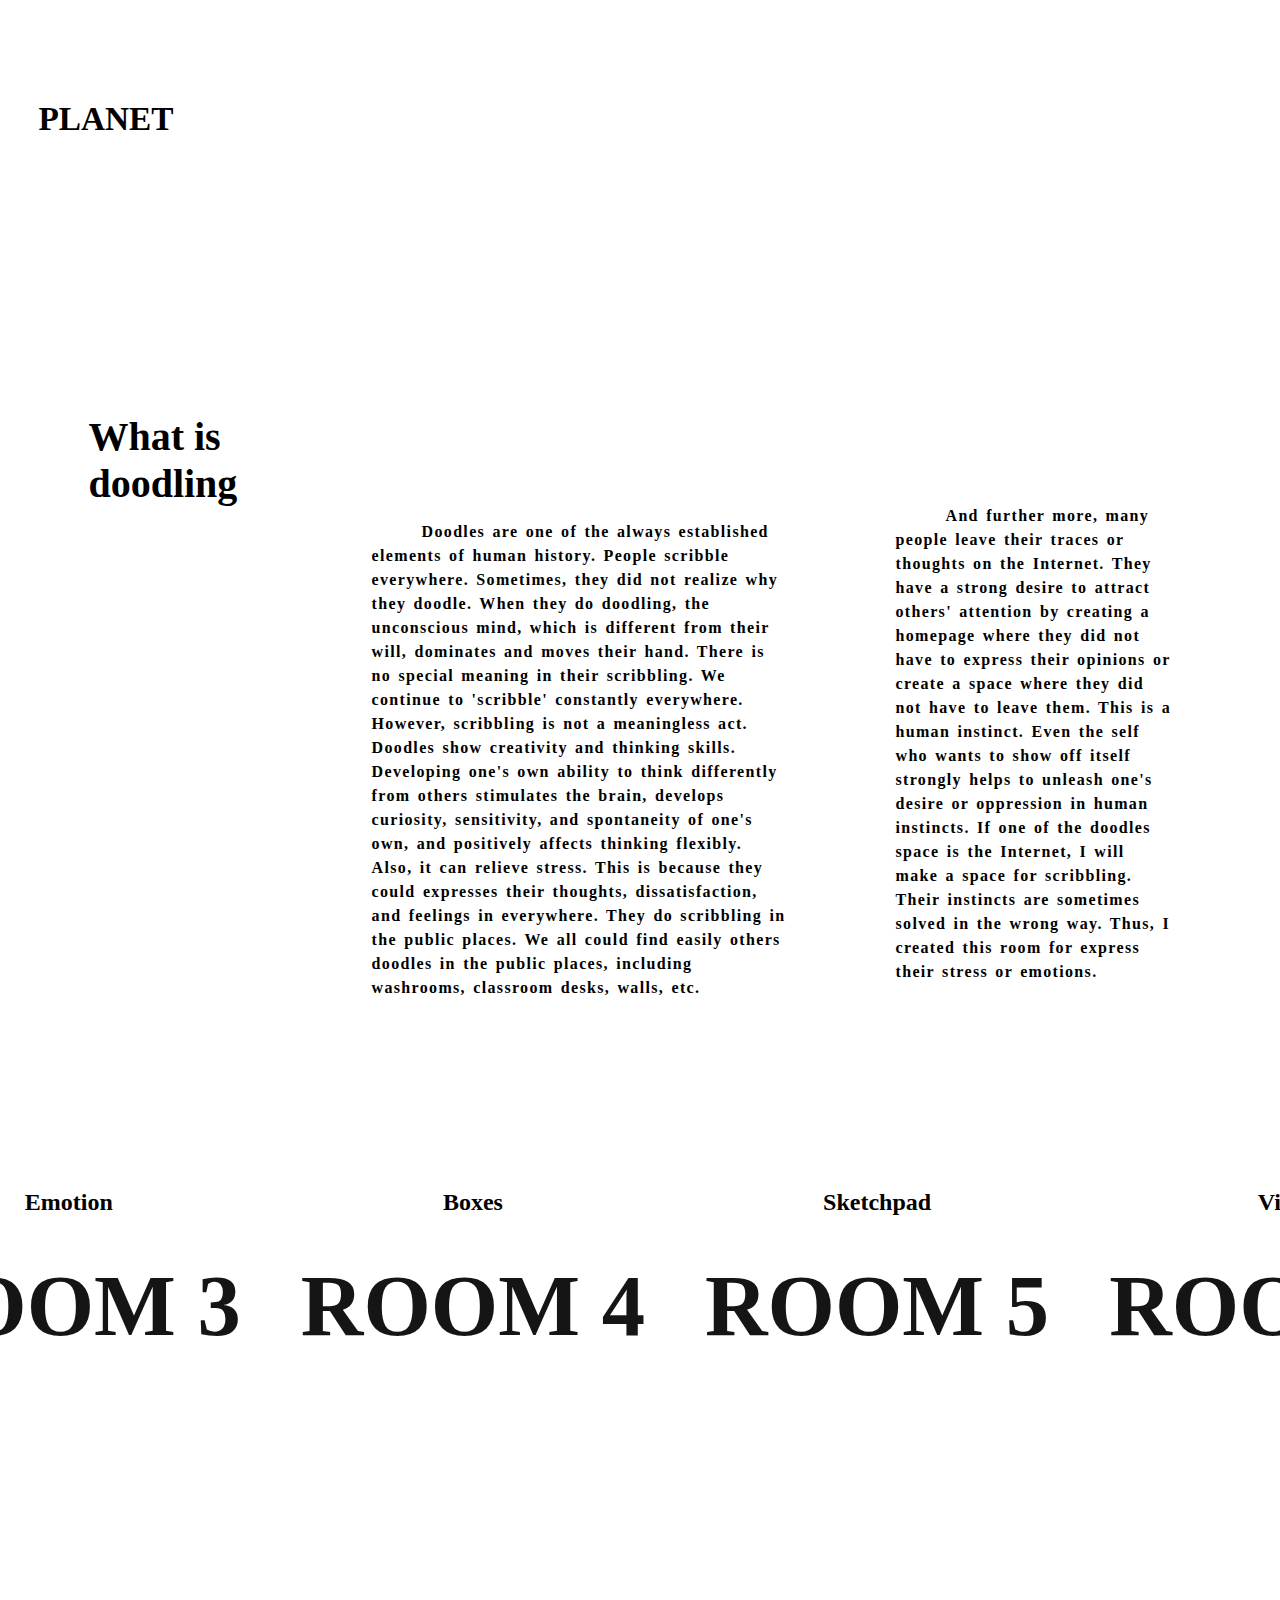
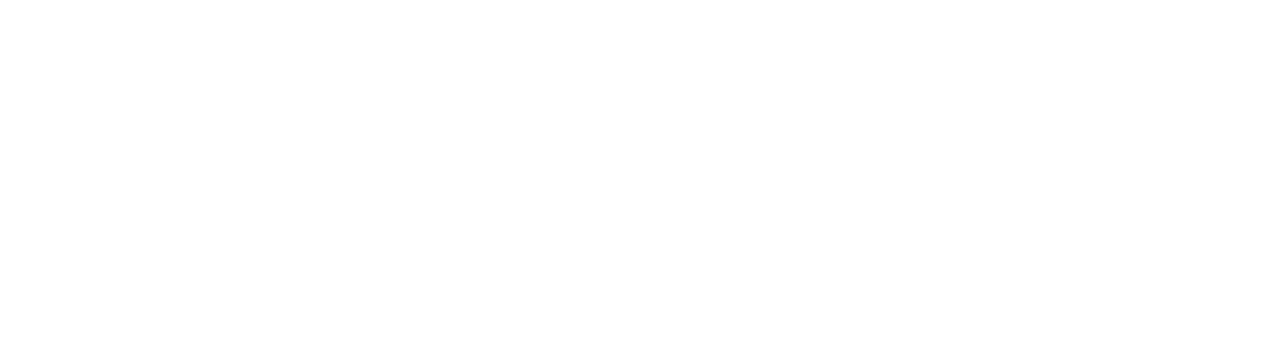
==== index2.html @ 24e4e75a "Update index2.html" ====
<!DOCTYPE html>
<html>
    <head>
        <meta charset="UTF-8">
        <meta name="viewport" content="width=device-width, initial-scale=1.0">
        <meta http-equiv="X-UA-Compatible" content="ie=edge">
        <meta name="viewport" content="width=device-width, initial-scale=1.0,user-scalable=yes">
        <link href="https://fonts.googleapis.com/css2?family=Roboto&display=swap" rel="stylesheet">
        <link rel="stylesheet" href="room2.css">
    </head>

    <body>


<!-- Logo'planet' -->
     
          <div class="logo">
            <!-- <li><a class="nav-link" href="http://google.com">PLANET</a></li> -->
          <b><a href="index.html" target="_blank">PLANET</a></b>
        </div>

<!-- What is doodling -->
      <section class="what" id="room">
        <h1>What is doodling</h1>
        <div class="whatparagraph">
          <p>
            Doodles are one of the always established elements of human history. People scribble everywhere. Sometimes, they did not realize why they doodle. When they do doodling, 
            the unconscious mind, which is different from their will, dominates and moves their hand. There is no special meaning in their scribbling. We continue to 'scribble' constantly everywhere.

            However, scribbling is not a meaningless act. Doodles show creativity and thinking skills. Developing one's own ability to think differently from others stimulates 
            the brain, develops curiosity, sensitivity, and spontaneity of one's own, and positively affects thinking flexibly.

            Also, it can relieve stress. This is because they could expresses their thoughts, dissatisfaction, and feelings in everywhere. They do scribbling in the public places. 
            We all could find easily others doodles in the public places, including washrooms, classroom desks, walls, etc. 
          </p>
          <div class="paragraph">
          <pp>
And further more, many people leave their traces or thoughts on the Internet. They have a strong desire to attract others' attention by creating a homepage where they did not have to express their opinions or create a space where they did not have to leave them. This is a human instinct. Even the self who wants to show off itself strongly helps to unleash one's desire or oppression in human instincts. If one of the doodles space is the Internet, 
          I will make a space for scribbling. Their instincts are sometimes solved in the wrong way. Thus, I created this room for express their stress or emotions.
          </pp>
          </div>
      </div>
    </section>

 

<!-- ROOM -->
    <section class="cloth" id="room3">
      <div> <h2>Emotion</h2><a class="example_d" href="index3.html" target="_blank" rel="nofollow noopener">ROOM 3</a></div>
      <div> <h2>Boxes</h2><a class="example_d" href="index4.html" target="_blank" rel="nofollow noopener">ROOM 4</a></div>
      <div> <h2>Sketchpad</h2><a class="example_d" href="index5.html" target="_blank" rel="nofollow noopener">Room 5</a></div>
      <div> <h2>Visit</h2><a class="example_d" href="index6.html" target="_blank" rel="nofollow noopener">Room 6</a></div>
    </section>

  


    </body>
    <script src = "room2.js"></script>
    </html>
</html>
---- room2.css ----
/* Background Drawing Setting */
body{
    background-image:url(room2page.svg),none;
    background-size: 200pc;
    height: 200vh;
    width: 94%;
    margin:3%;
}

.logo{
  font-size: 25pt;
  position: absolute;
  color:rgb(255, 255, 255);
  margin-left: 50px;
  white-space: nowrap;
  list-style-type: none;
  margin: 0;
  padding: 0;
}

a:link {
  text-decoration: none;
  color:rgb(0, 0, 0);
}

a:visited {
  text-decoration: none;
  color:rgb(0, 0, 0);
}

a:active {
  text-decoration: underline;
  color:rgb(255, 255, 255);
}

.what,
.cloth,
.expression,
.sketchpad{
    height: 80vh;
    box-sizing: border-box;
    margin-left: 50px;
    margin-top: 100px;
    display: flex;
    align-items: center;
    justify-content: center;
}

.whatparagraph{
  margin-left: 40px;
  margin-top:600px;
  margin-right: 50px;
  font-size: 14pt;
  display: flex;
  font-weight:bold;
  font-display:inherit;
  letter-spacing: 0.5pt;
  word-spacing: 1.5pt;
  line-height: 1.5;
  text-indent: 50px;
  max-width: 860px;
}
.whatparagraph p{
  margin-left: 40px;
  margin-right: 70px;
  font-size: 12pt;
  display: flex;
  font-weight:bold;
  font-display:inherit;
  letter-spacing: 1pt;
  word-spacing: 1.5pt;
  line-height: 1.5;
  max-width: 860px;
  justify-content:space-between;
}
.paragraph {
  margin-left: 40px;
  margin-right: 20px;
  font-size: 12pt;
  display: flex;
  font-weight:bold;
  font-display:inherit;
  letter-spacing: 1pt;
  word-spacing: 1.5pt;
  line-height: 1.5;
  max-width: 860px;
  justify-content:space-between;
}

.what h1{
  font-size: 30pt;
}

.what h2,
.cloth h2,
.expression h2,
.sketchpad h2{
    margin-left: 20px;
    margin-top: 5px;
    font-size: 18pt;
    display: flex;
    align-items: center;
    justify-content: center;
    white-space: nowrap;
}

.example_d {
    color: #161515 !important;
    font-size:65pt;
    font-weight: bold;
    text-transform: uppercase;
    background:none;
    padding: 20px;
    border-radius: 6px;
    display: inline-block;
    transition: all 0.3s ease 0s;
    margin-left: 20px;
    white-space: nowrap;
}
  
.example_d:hover {
    color: #ffffff !important;
    border-color: #000000 !important;
    transition: all 0.3s ease 0s;
    margin-left: 20px;
}

canvas{
  position:fixed;
  left: 50%;
  top: 50%;
  transform: translate(-50%, -50%);
  max-height: 100vh;
  max-width: 100vw;
}

/* SubPage_Doodling Room 2*/
.intro h1{
    position:fixed;
    text-align: center;
    font-size: 80pt;
    margin-left: 30px;
    margin-top: auto;
    font-family: Khula;
    text-transform: uppercase;
}


@viewport {
  width: device-width ;
  zoom: 1.0 ;
}

@media only screen and (max-width: 767px) {
  h1, h2, p {
  padding: 0 !important; text-align: center !important;
  }
}
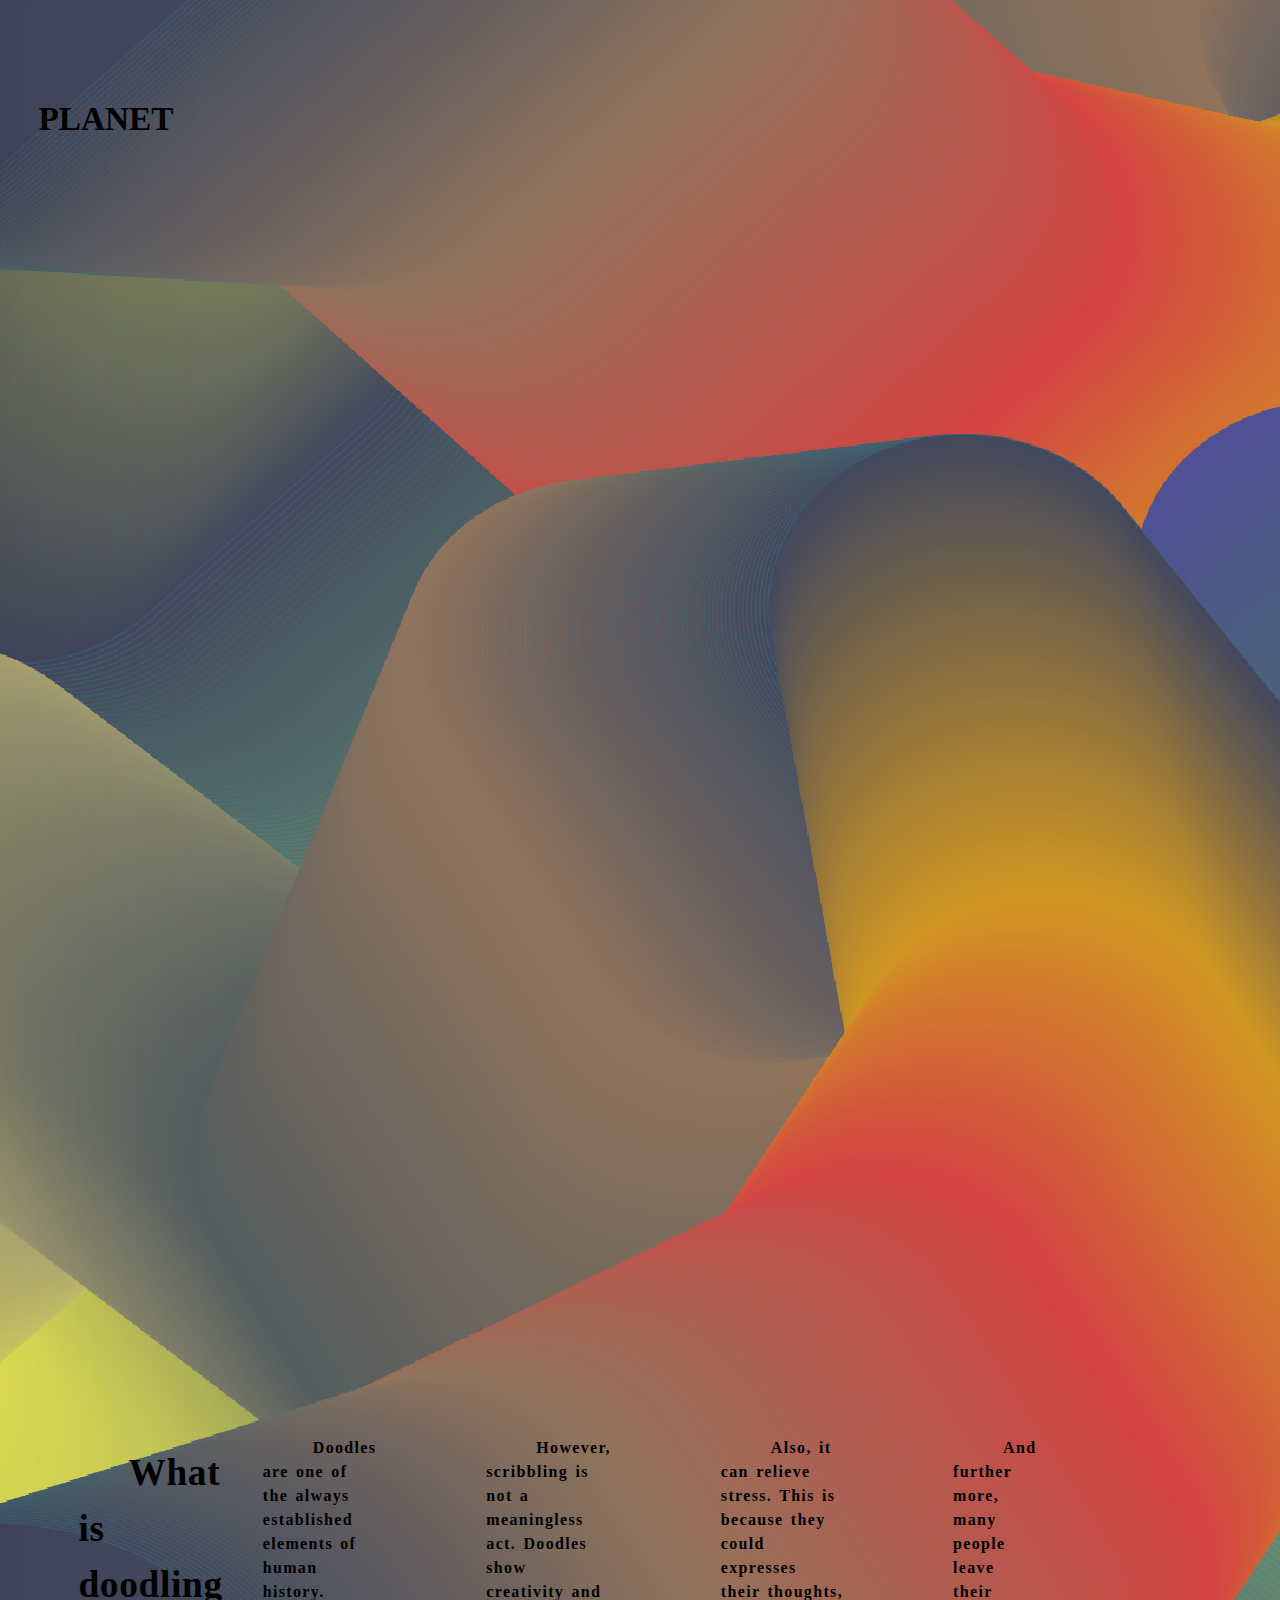
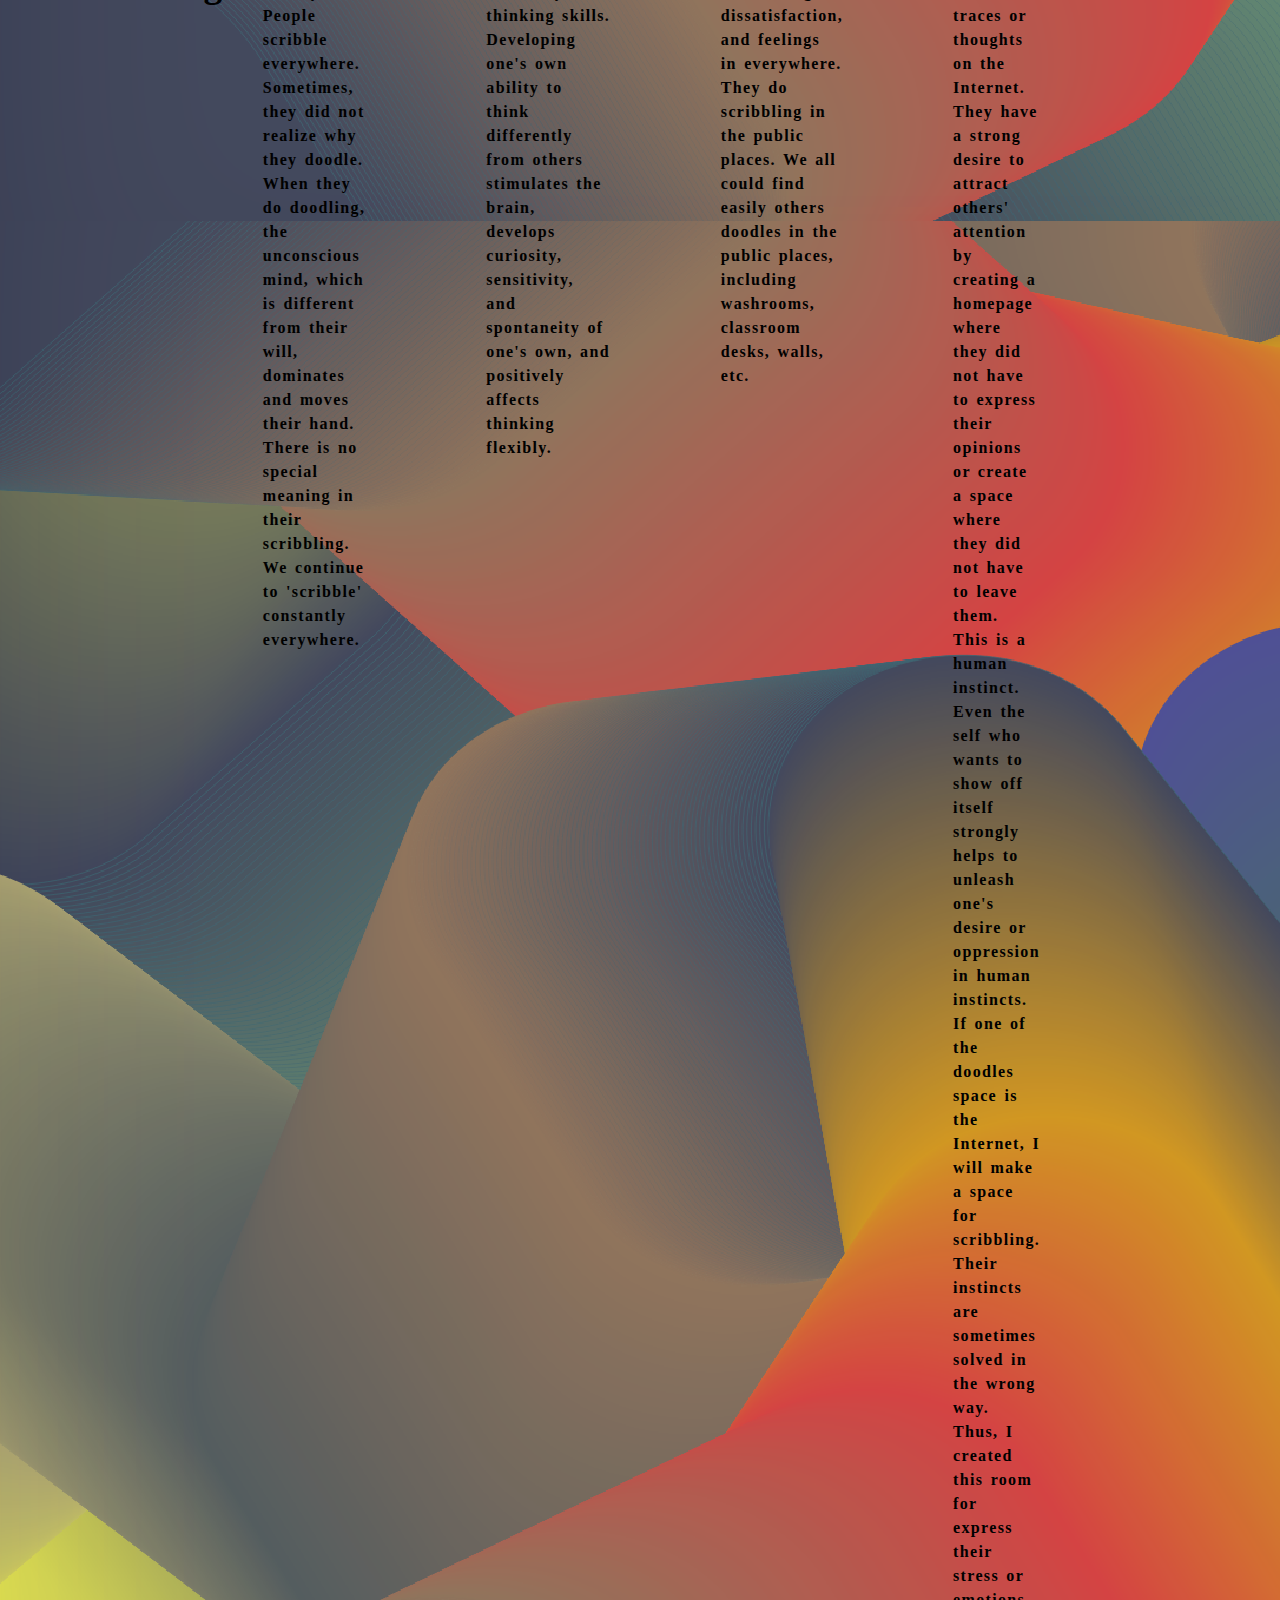
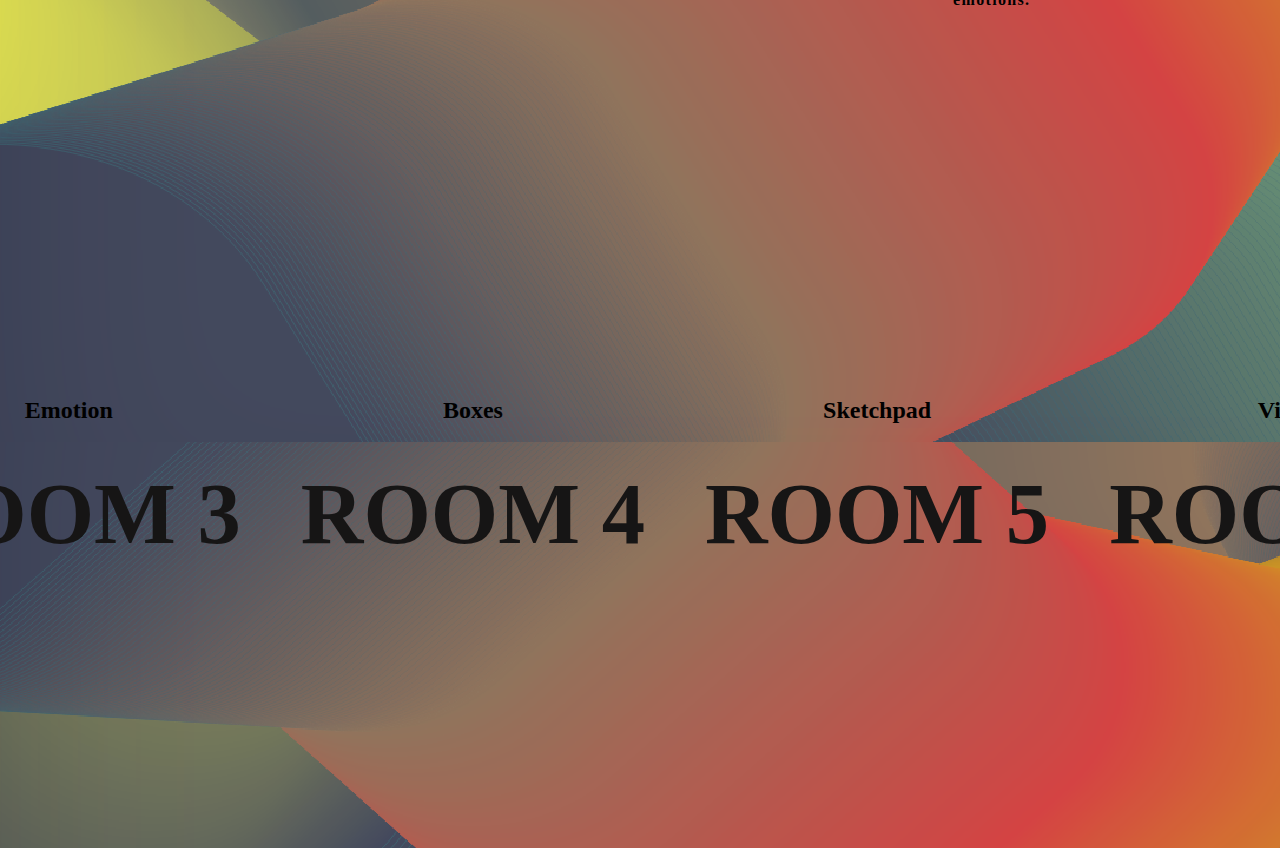
==== commit f6580907: "Update index2.html" ====
--- a/index2.html
+++ b/index2.html
@@ -21,27 +21,30 @@
 
 <!-- What is doodling -->
       <section class="what" id="room">
-        <h1>What is doodling</h1>
+    </section>
+<div class="doodle">
         <div class="whatparagraph">
-          <p>
-            Doodles are one of the always established elements of human history. People scribble everywhere. Sometimes, they did not realize why they doodle. When they do doodling, 
+            <h1>What is doodling</h1>
+            <p>
+                Doodles are one of the always established elements of human history. People scribble everywhere. Sometimes, they did not realize why they doodle. When they do doodling, 
             the unconscious mind, which is different from their will, dominates and moves their hand. There is no special meaning in their scribbling. We continue to 'scribble' constantly everywhere.
+            </p>
 
-            However, scribbling is not a meaningless act. Doodles show creativity and thinking skills. Developing one's own ability to think differently from others stimulates 
-            the brain, develops curiosity, sensitivity, and spontaneity of one's own, and positively affects thinking flexibly.
+            <p>
+               However, scribbling is not a meaningless act. Doodles show creativity and thinking skills. Developing one's own ability to think differently from others stimulates 
+            the brain, develops curiosity, sensitivity, and spontaneity of one's own, and positively affects thinking flexibly.   
+            </p>
 
-            Also, it can relieve stress. This is because they could expresses their thoughts, dissatisfaction, and feelings in everywhere. They do scribbling in the public places. 
-            We all could find easily others doodles in the public places, including washrooms, classroom desks, walls, etc. 
-          </p>
-          <div class="paragraph">
-          <pp>
-And further more, many people leave their traces or thoughts on the Internet. They have a strong desire to attract others' attention by creating a homepage where they did not have to express their opinions or create a space where they did not have to leave them. This is a human instinct. Even the self who wants to show off itself strongly helps to unleash one's desire or oppression in human instincts. If one of the doodles space is the Internet, 
+            <p>
+                Also, it can relieve stress. This is because they could expresses their thoughts, dissatisfaction, and feelings in everywhere. They do scribbling in the public places. 
+                We all could find easily others doodles in the public places, including washrooms, classroom desks, walls, etc. 
+            </p>
+            <p>
+                And further more, many people leave their traces or thoughts on the Internet. They have a strong desire to attract others' attention by creating a homepage where they did not have to express their opinions or create a space where they did not have to leave them. This is a human instinct. Even the self who wants to show off itself strongly helps to unleash one's desire or oppression in human instincts. If one of the doodles space is the Internet, 
           I will make a space for scribbling. Their instincts are sometimes solved in the wrong way. Thus, I created this room for express their stress or emotions.
-          </pp>
-          </div>
-      </div>
-    </section>
-
+            </p>
+        </div>
+    </div>
  
 
 <!-- ROOM -->
--- a/room2.css
+++ b/room2.css
@@ -3,7 +3,7 @@
 
 /* Background Drawing Setting */
 body{
-    background-image:url(room2page.svg),none;
+    background-image:url(room22.svg),none;
     background-size: 200pc;
     height: 200vh;
     width: 94%;
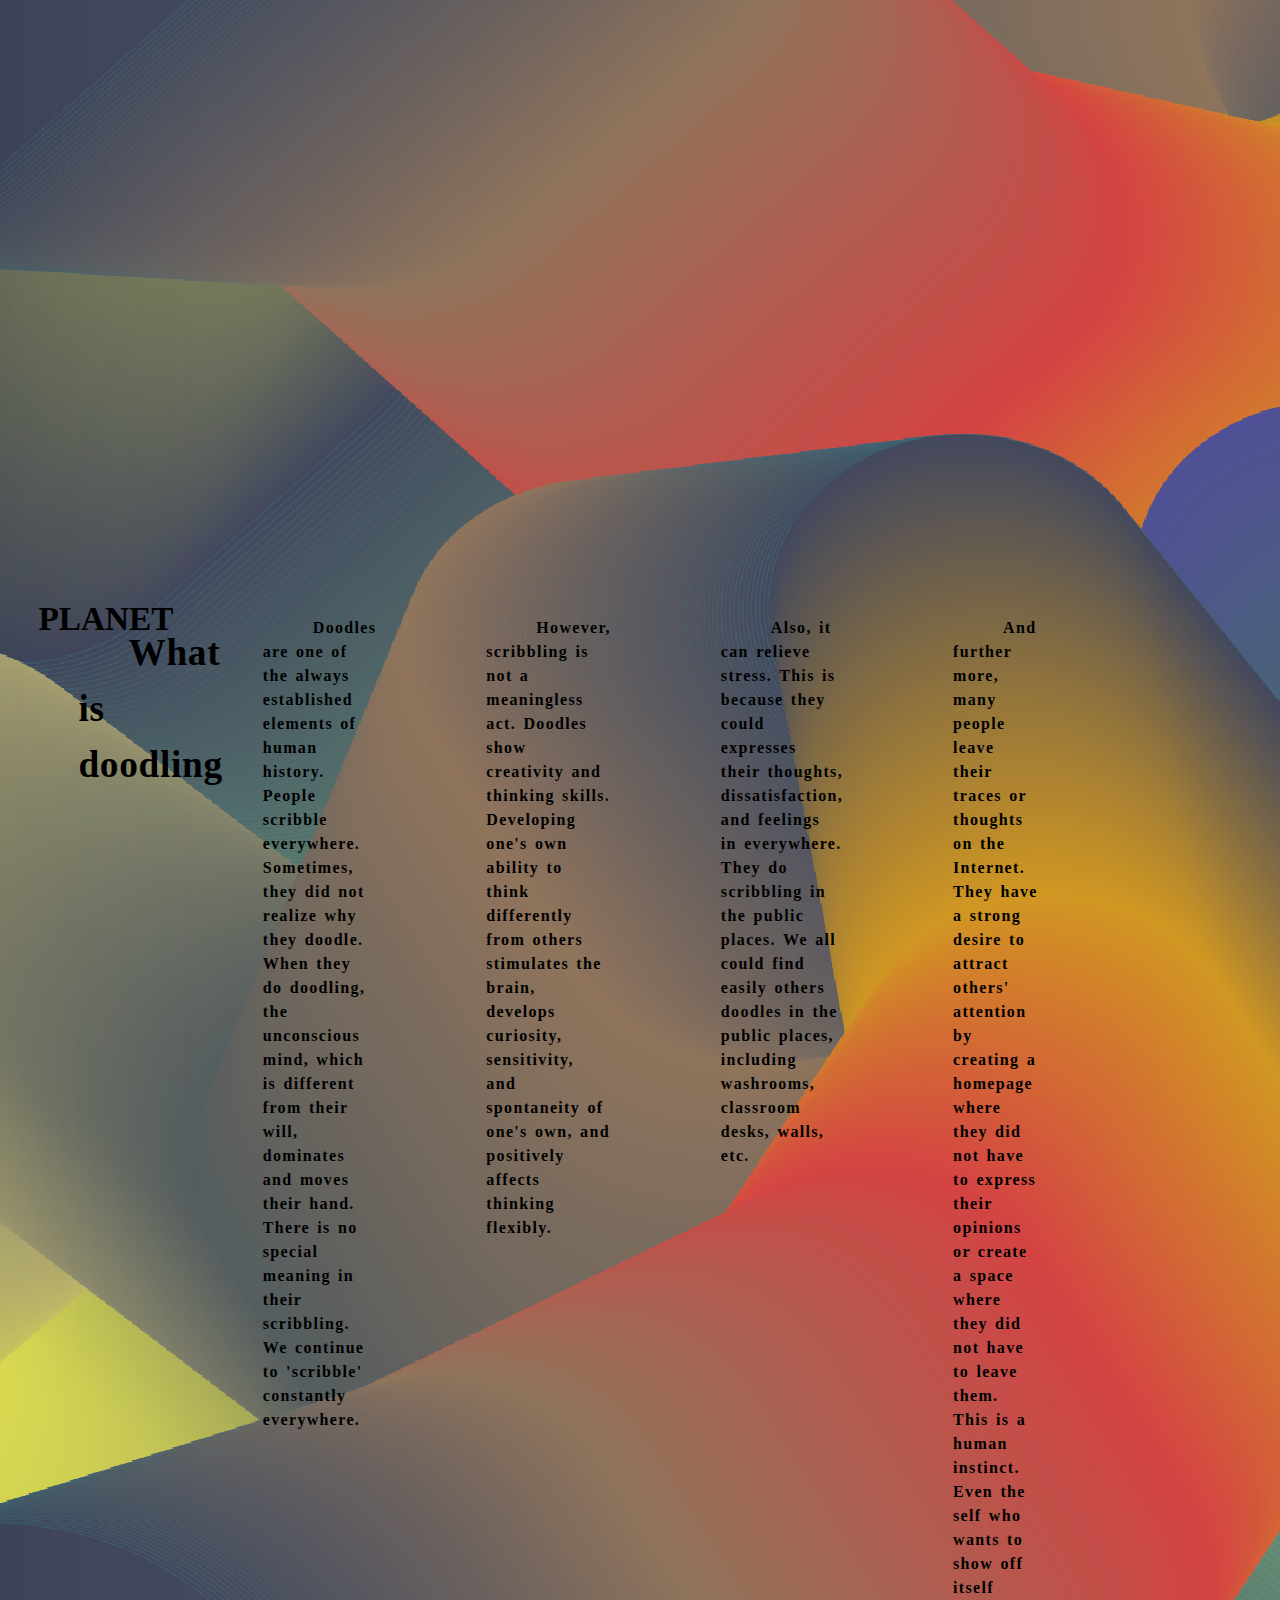
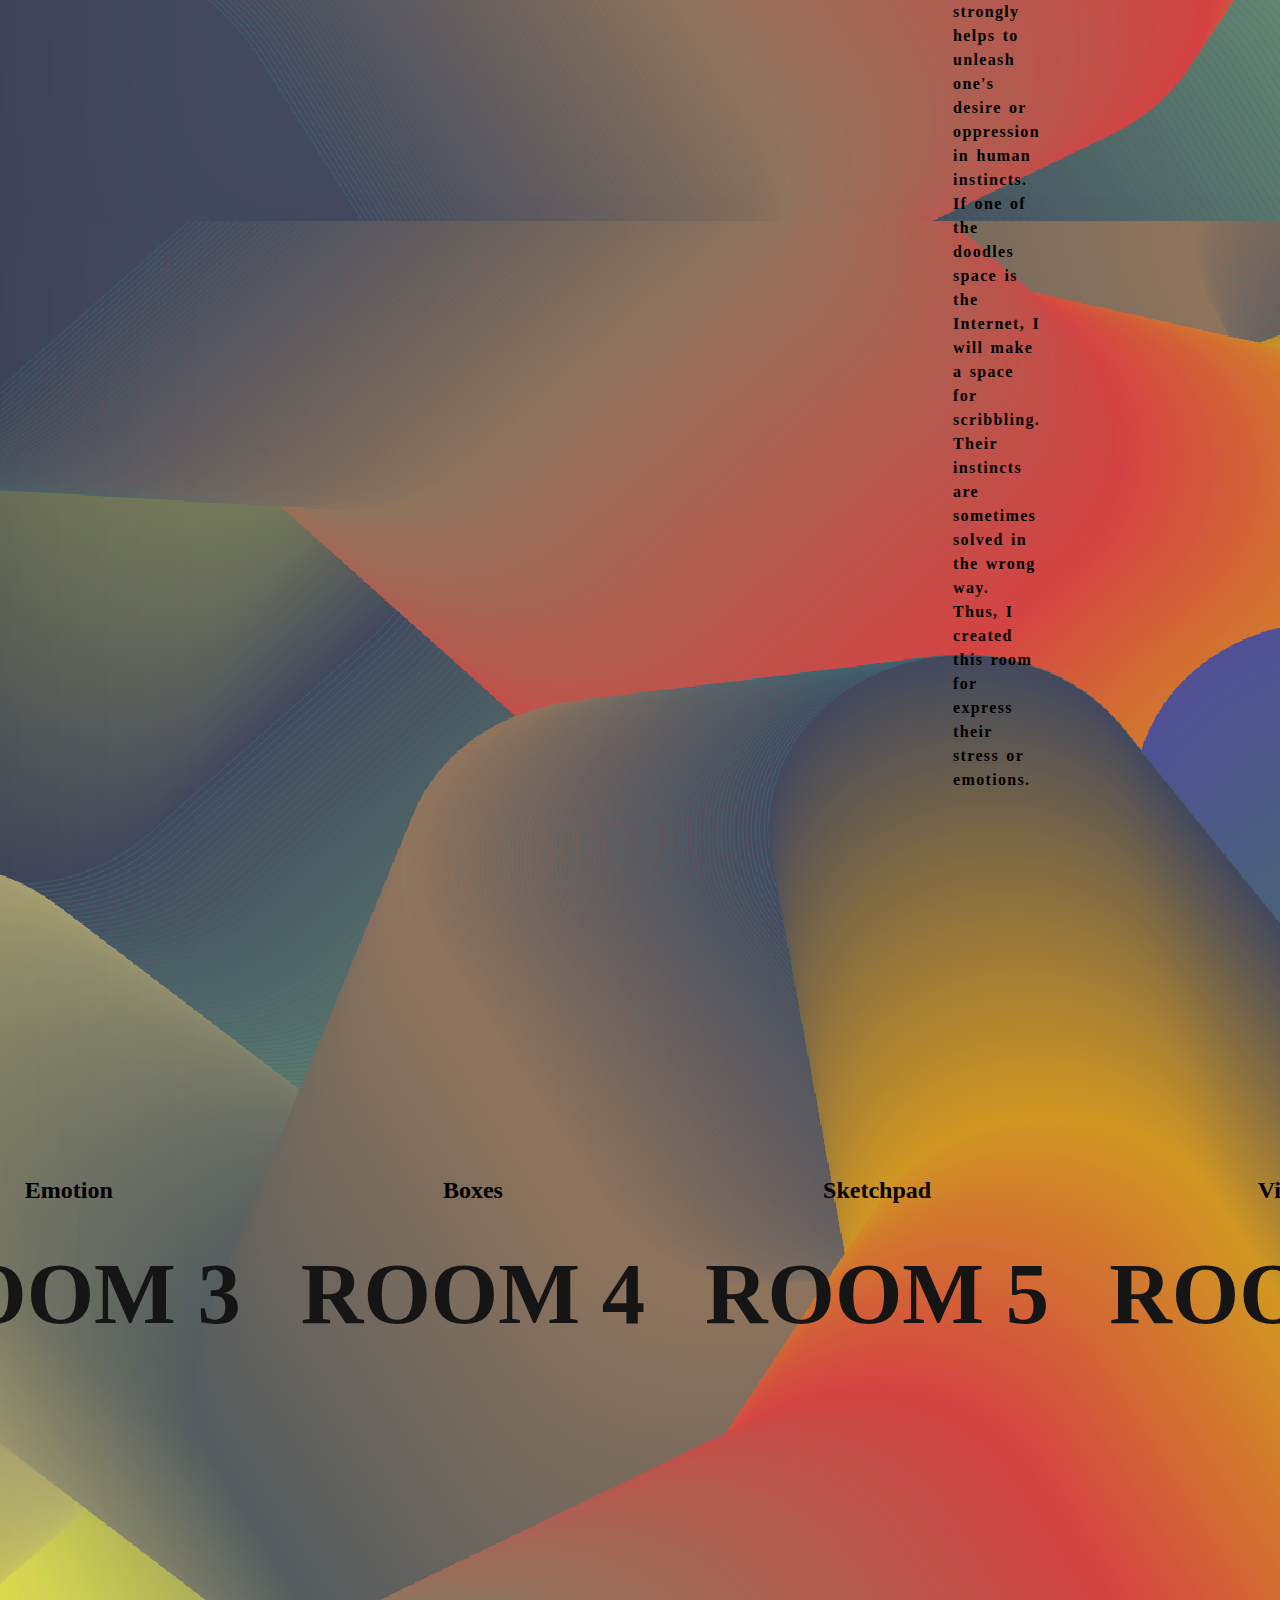
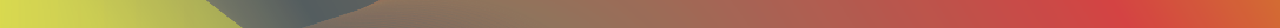
==== commit 49a7b13d: "Update index2.html" ====
--- a/index2.html
+++ b/index2.html
@@ -20,8 +20,6 @@
         </div>
 
 <!-- What is doodling -->
-      <section class="what" id="room">
-    </section>
 <div class="doodle">
         <div class="whatparagraph">
             <h1>What is doodling</h1>
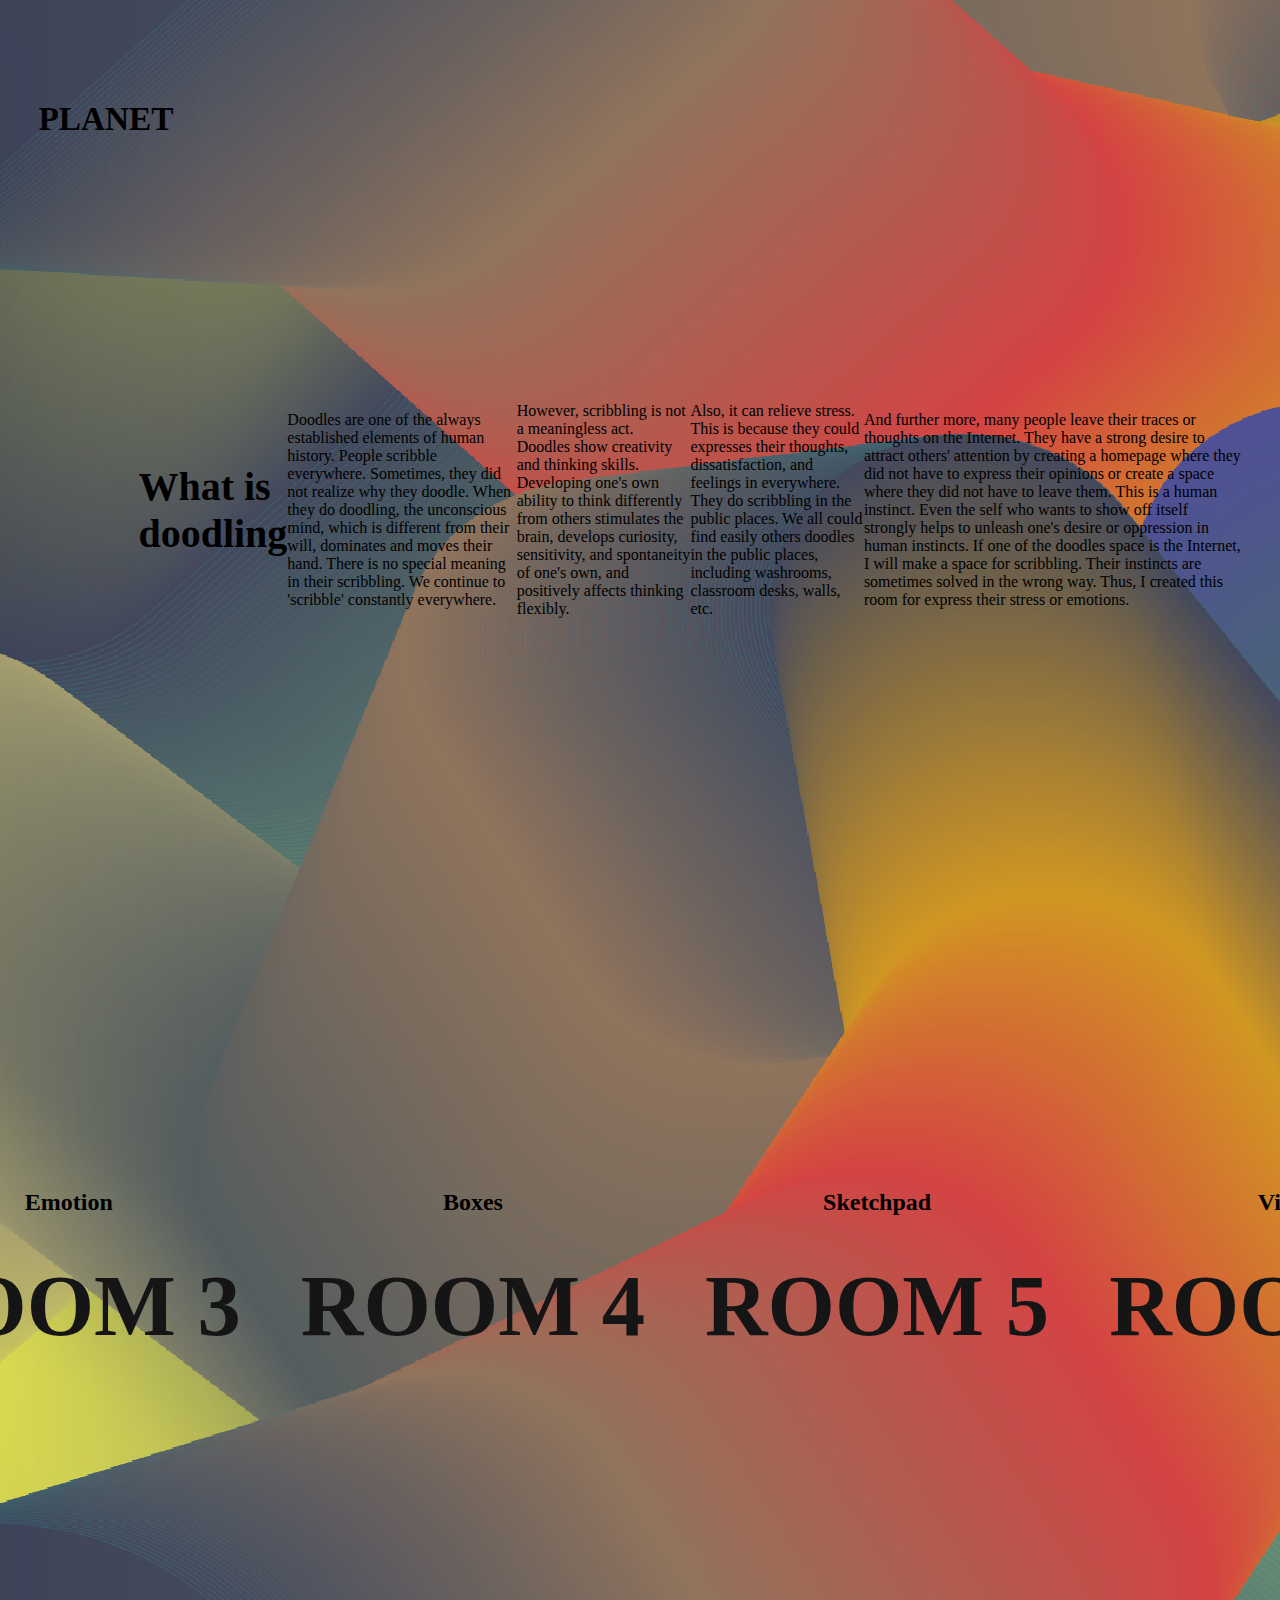
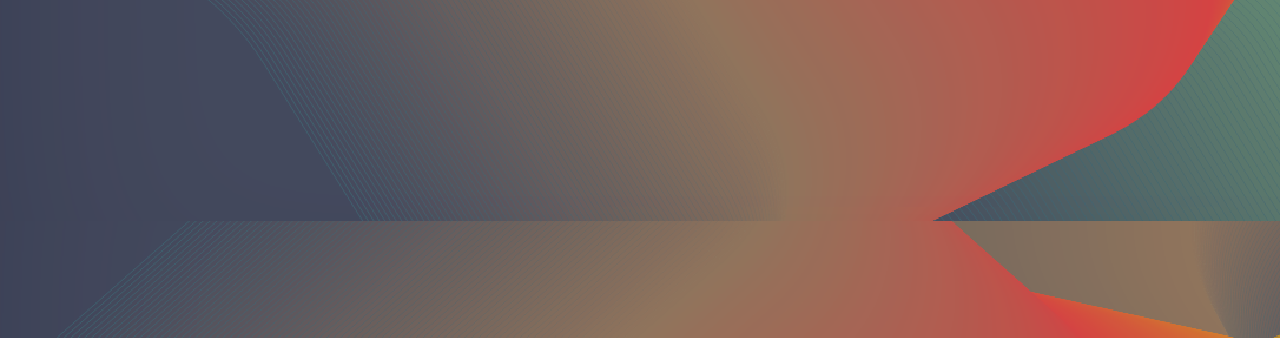
==== commit 2d3b87ca: "Update index2.html" ====
--- a/index2.html
+++ b/index2.html
@@ -21,7 +21,7 @@
 
 <!-- What is doodling -->
 <div class="doodle">
-        <div class="whatparagraph">
+        <div class="doodle">
             <h1>What is doodling</h1>
             <p>
                 Doodles are one of the always established elements of human history. People scribble everywhere. Sometimes, they did not realize why they doodle. When they do doodling, 
--- a/room2.css
+++ b/room2.css
@@ -36,7 +36,7 @@
   color:rgb(255, 255, 255);
 }
 
-.what,
+.doodle,
 .cloth,
 .expression,
 .sketchpad{
@@ -90,11 +90,11 @@
   justify-content:space-between;
 }
 
-.what h1{
+.doodle h1{
   font-size: 30pt;
 }
 
-.what h2,
+.doodle h2,
 .cloth h2,
 .expression h2,
 .sketchpad h2{
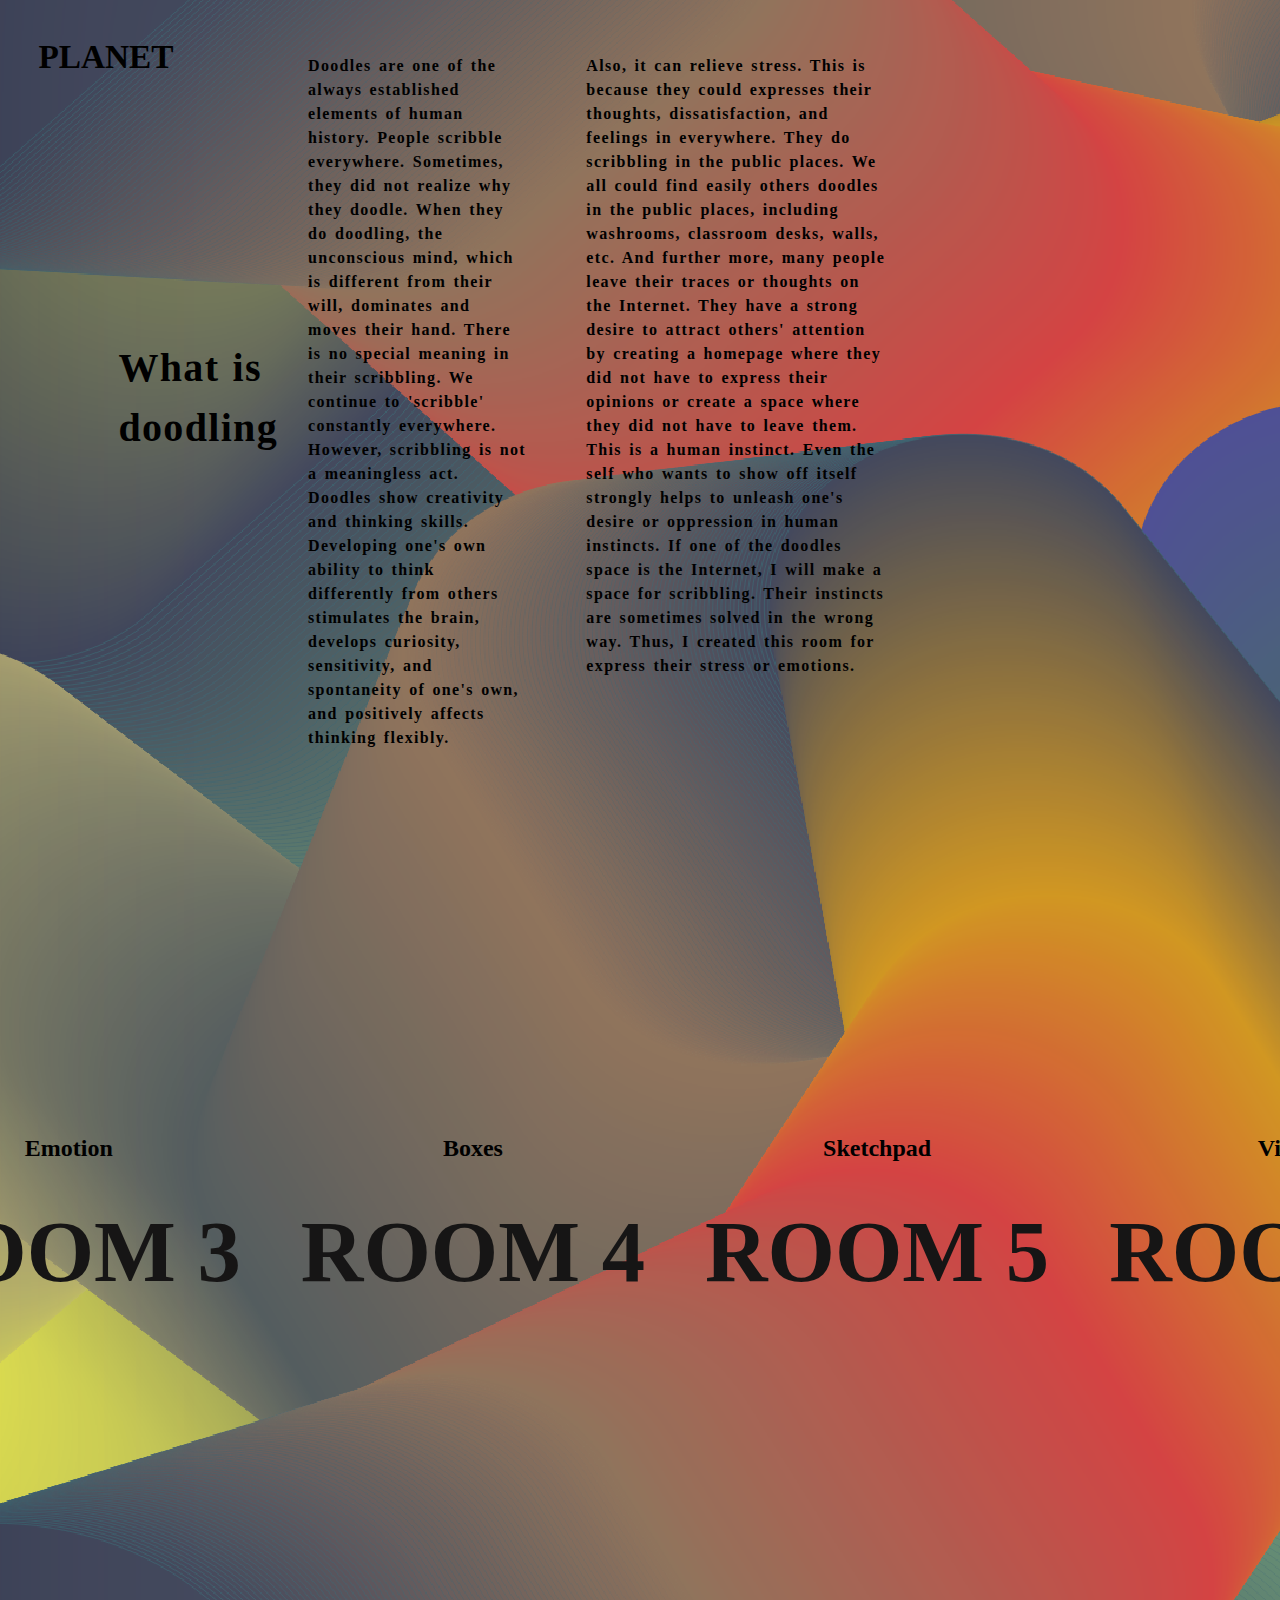
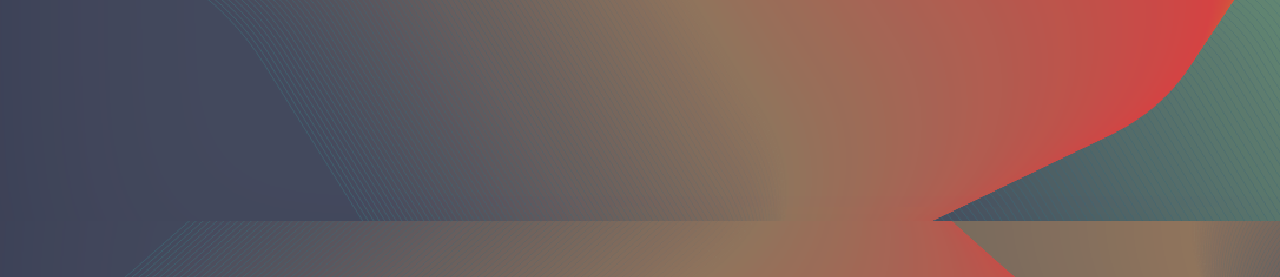
==== commit f19174aa: "Update index2.html" ====
--- a/index2.html
+++ b/index2.html
@@ -26,18 +26,15 @@
             <p>
                 Doodles are one of the always established elements of human history. People scribble everywhere. Sometimes, they did not realize why they doodle. When they do doodling, 
             the unconscious mind, which is different from their will, dominates and moves their hand. There is no special meaning in their scribbling. We continue to 'scribble' constantly everywhere.
+                
+            However, scribbling is not a meaningless act. Doodles show creativity and thinking skills. Developing one's own ability to think differently from others stimulates 
+            the brain, develops curiosity, sensitivity, and spontaneity of one's own, and positively affects thinking flexibly.
             </p>
-
-            <p>
-               However, scribbling is not a meaningless act. Doodles show creativity and thinking skills. Developing one's own ability to think differently from others stimulates 
-            the brain, develops curiosity, sensitivity, and spontaneity of one's own, and positively affects thinking flexibly.   
-            </p>
+           
 
             <p>
                 Also, it can relieve stress. This is because they could expresses their thoughts, dissatisfaction, and feelings in everywhere. They do scribbling in the public places. 
                 We all could find easily others doodles in the public places, including washrooms, classroom desks, walls, etc. 
-            </p>
-            <p>
                 And further more, many people leave their traces or thoughts on the Internet. They have a strong desire to attract others' attention by creating a homepage where they did not have to express their opinions or create a space where they did not have to leave them. This is a human instinct. Even the self who wants to show off itself strongly helps to unleash one's desire or oppression in human instincts. If one of the doodles space is the Internet, 
           I will make a space for scribbling. Their instincts are sometimes solved in the wrong way. Thus, I created this room for express their stress or emotions.
             </p>
--- a/room2.css
+++ b/room2.css
@@ -36,7 +36,6 @@
   color:rgb(255, 255, 255);
 }
 
-.doodle,
 .cloth,
 .expression,
 .sketchpad{
@@ -49,23 +48,10 @@
     justify-content: center;
 }
 
-.whatparagraph{
-  margin-left: 40px;
-  margin-top:600px;
-  margin-right: 50px;
-  font-size: 14pt;
-  display: flex;
-  font-weight:bold;
-  font-display:inherit;
-  letter-spacing: 0.5pt;
-  word-spacing: 1.5pt;
-  line-height: 1.5;
-  text-indent: 50px;
-  max-width: 860px;
-}
-.whatparagraph p{
-  margin-left: 40px;
-  margin-right: 70px;
+
+.doodle p{
+  margin-left: 30px;
+  margin-right: 30px;
   font-size: 12pt;
   display: flex;
   font-weight:bold;
@@ -73,10 +59,11 @@
   letter-spacing: 1pt;
   word-spacing: 1.5pt;
   line-height: 1.5;
-  max-width: 860px;
-  justify-content:space-between;
+  max-width: 1060px;
+/*   justify-content:space-between; */
 }
-.paragraph {
+
+.doodle {
   margin-left: 40px;
   margin-right: 20px;
   font-size: 12pt;
@@ -87,14 +74,14 @@
   word-spacing: 1.5pt;
   line-height: 1.5;
   max-width: 860px;
-  justify-content:space-between;
+/*   justify-content:space-between; */
 }
 
 .doodle h1{
   font-size: 30pt;
+  margin-top: 300px;
 }
 
-.doodle h2,
 .cloth h2,
 .expression h2,
 .sketchpad h2{
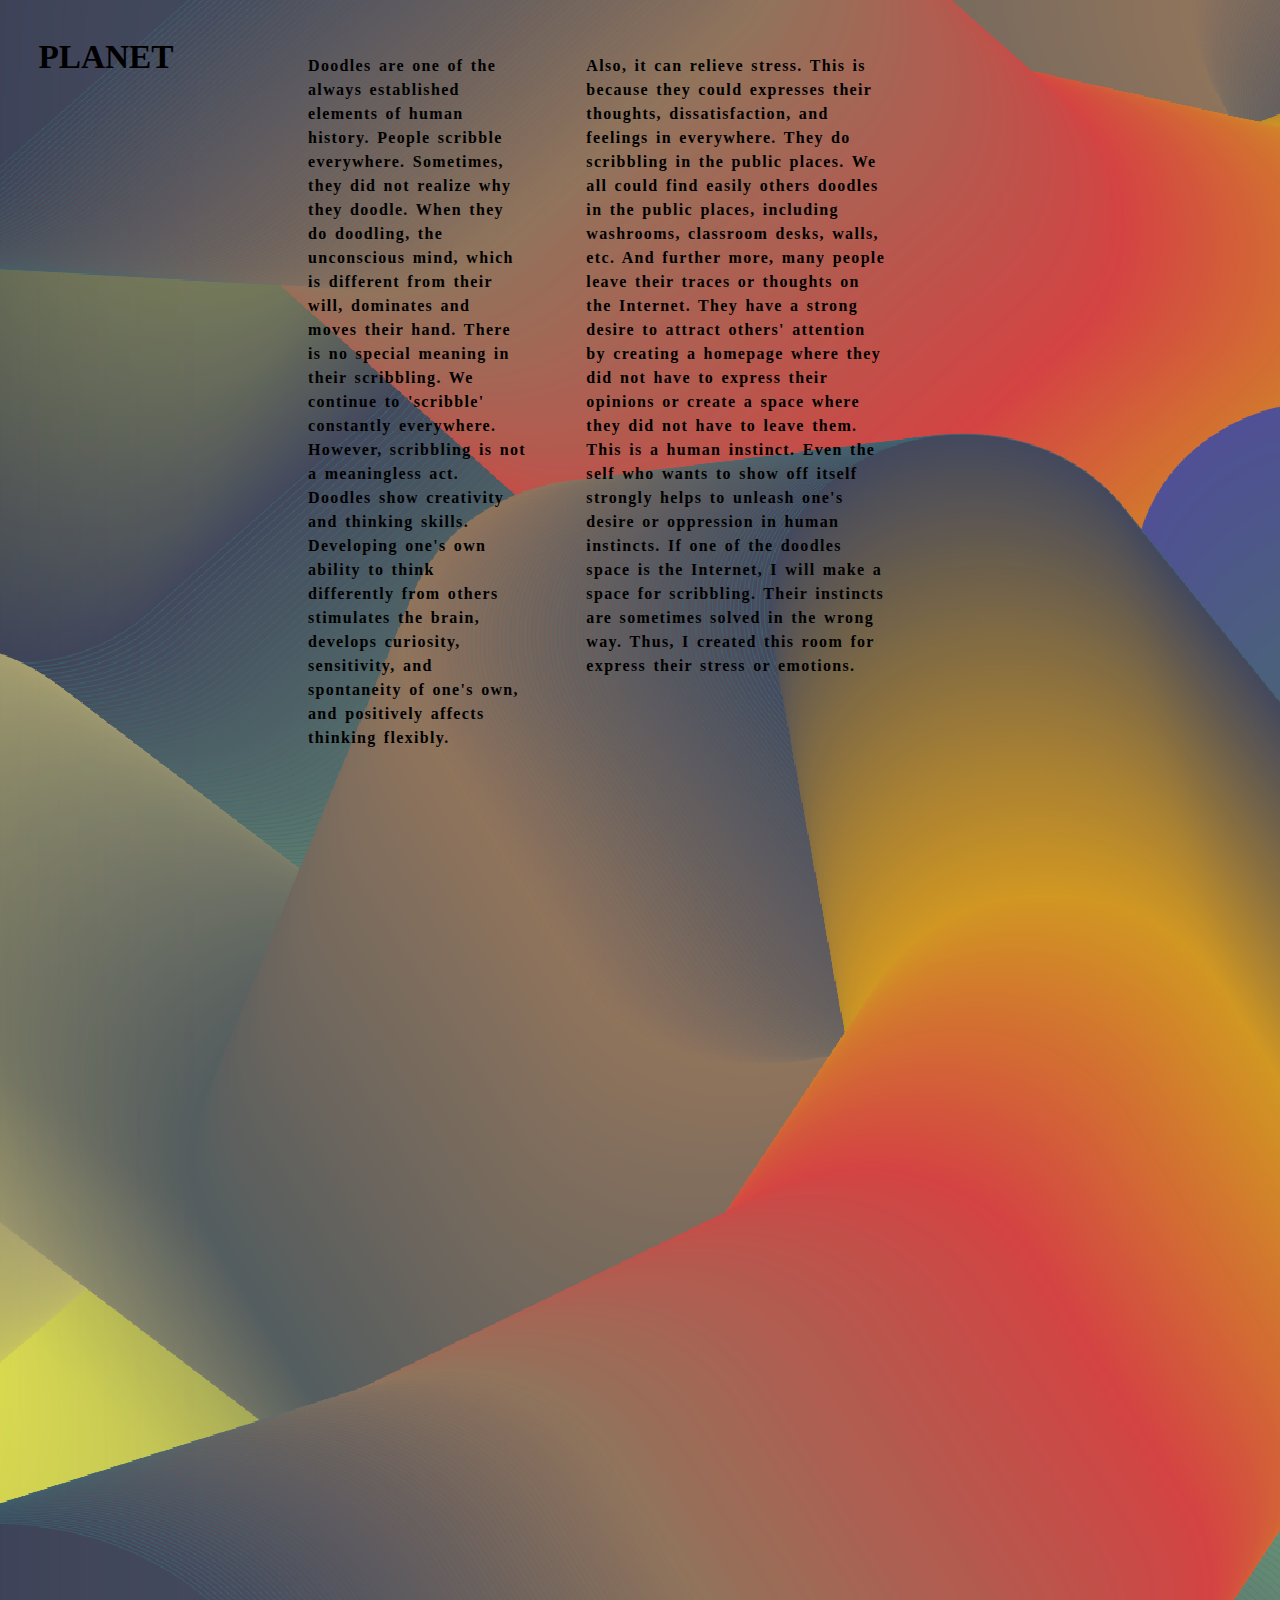
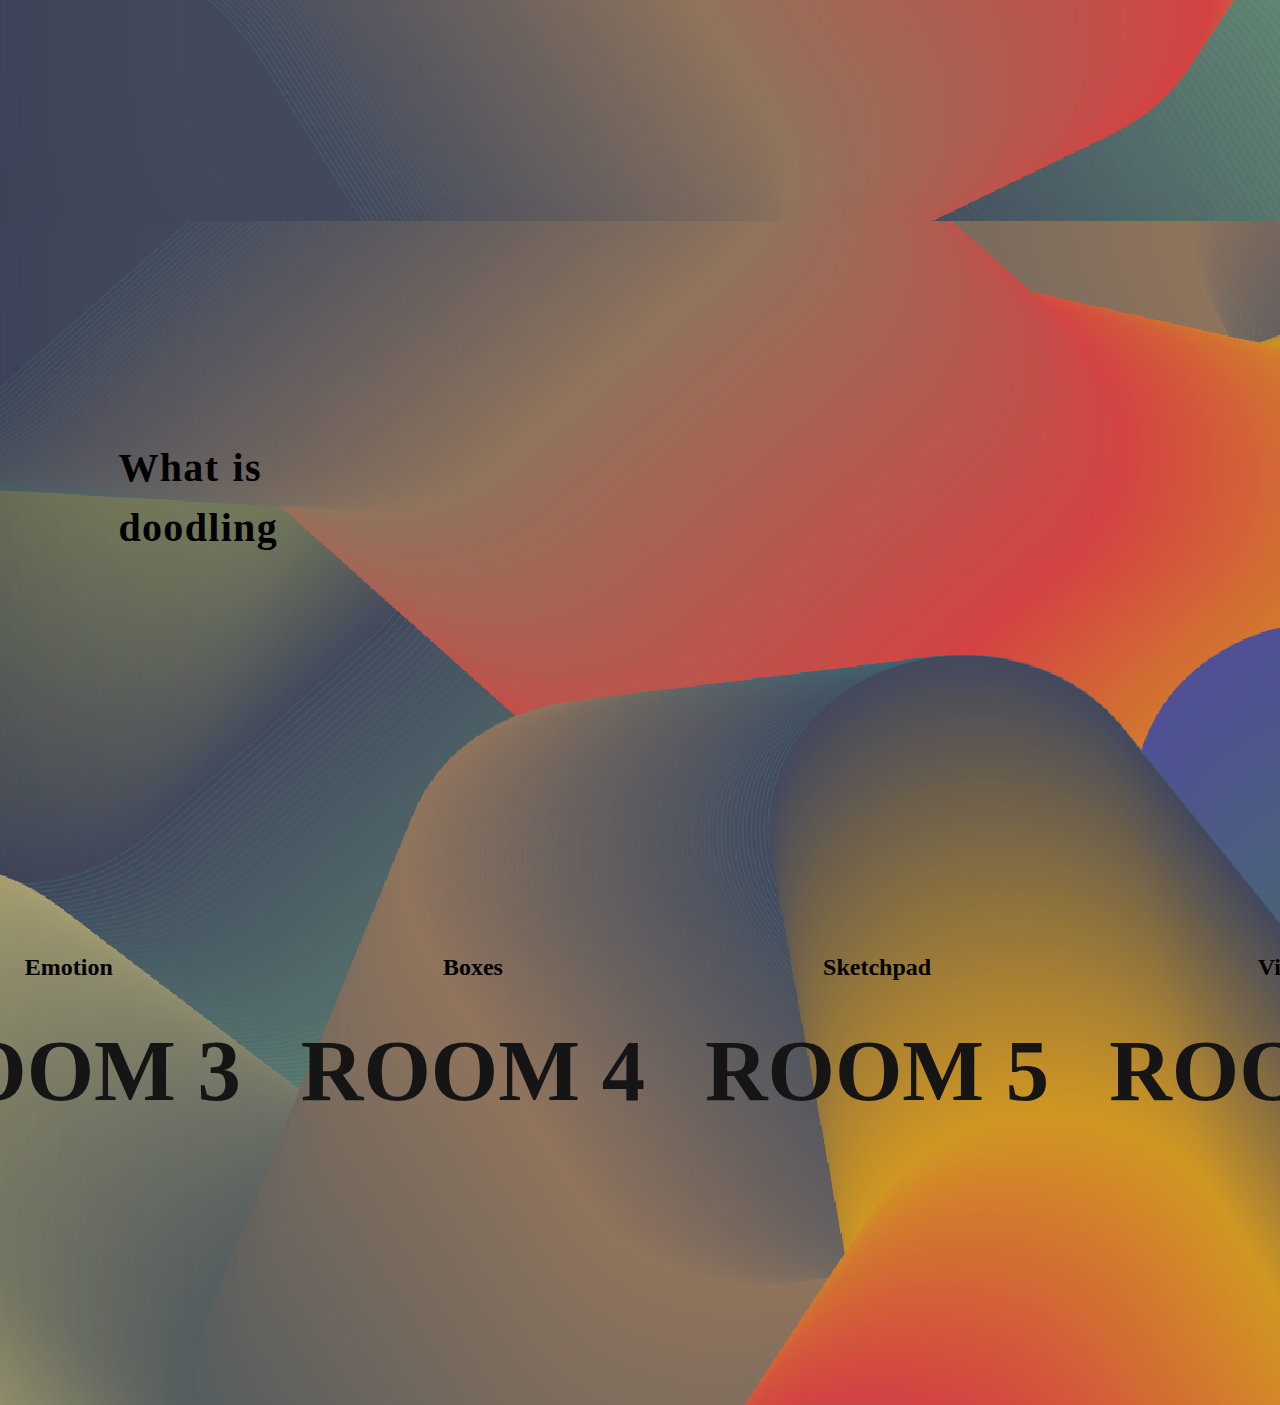
==== commit 678fe699: "Update index2.html" ====
--- a/index2.html
+++ b/index2.html
@@ -30,8 +30,6 @@
             However, scribbling is not a meaningless act. Doodles show creativity and thinking skills. Developing one's own ability to think differently from others stimulates 
             the brain, develops curiosity, sensitivity, and spontaneity of one's own, and positively affects thinking flexibly.
             </p>
-           
-
             <p>
                 Also, it can relieve stress. This is because they could expresses their thoughts, dissatisfaction, and feelings in everywhere. They do scribbling in the public places. 
                 We all could find easily others doodles in the public places, including washrooms, classroom desks, walls, etc. 
--- a/room2.css
+++ b/room2.css
@@ -79,7 +79,7 @@
 
 .doodle h1{
   font-size: 30pt;
-  margin-top: 300px;
+  margin-top: 2000px;
 }
 
 .cloth h2,
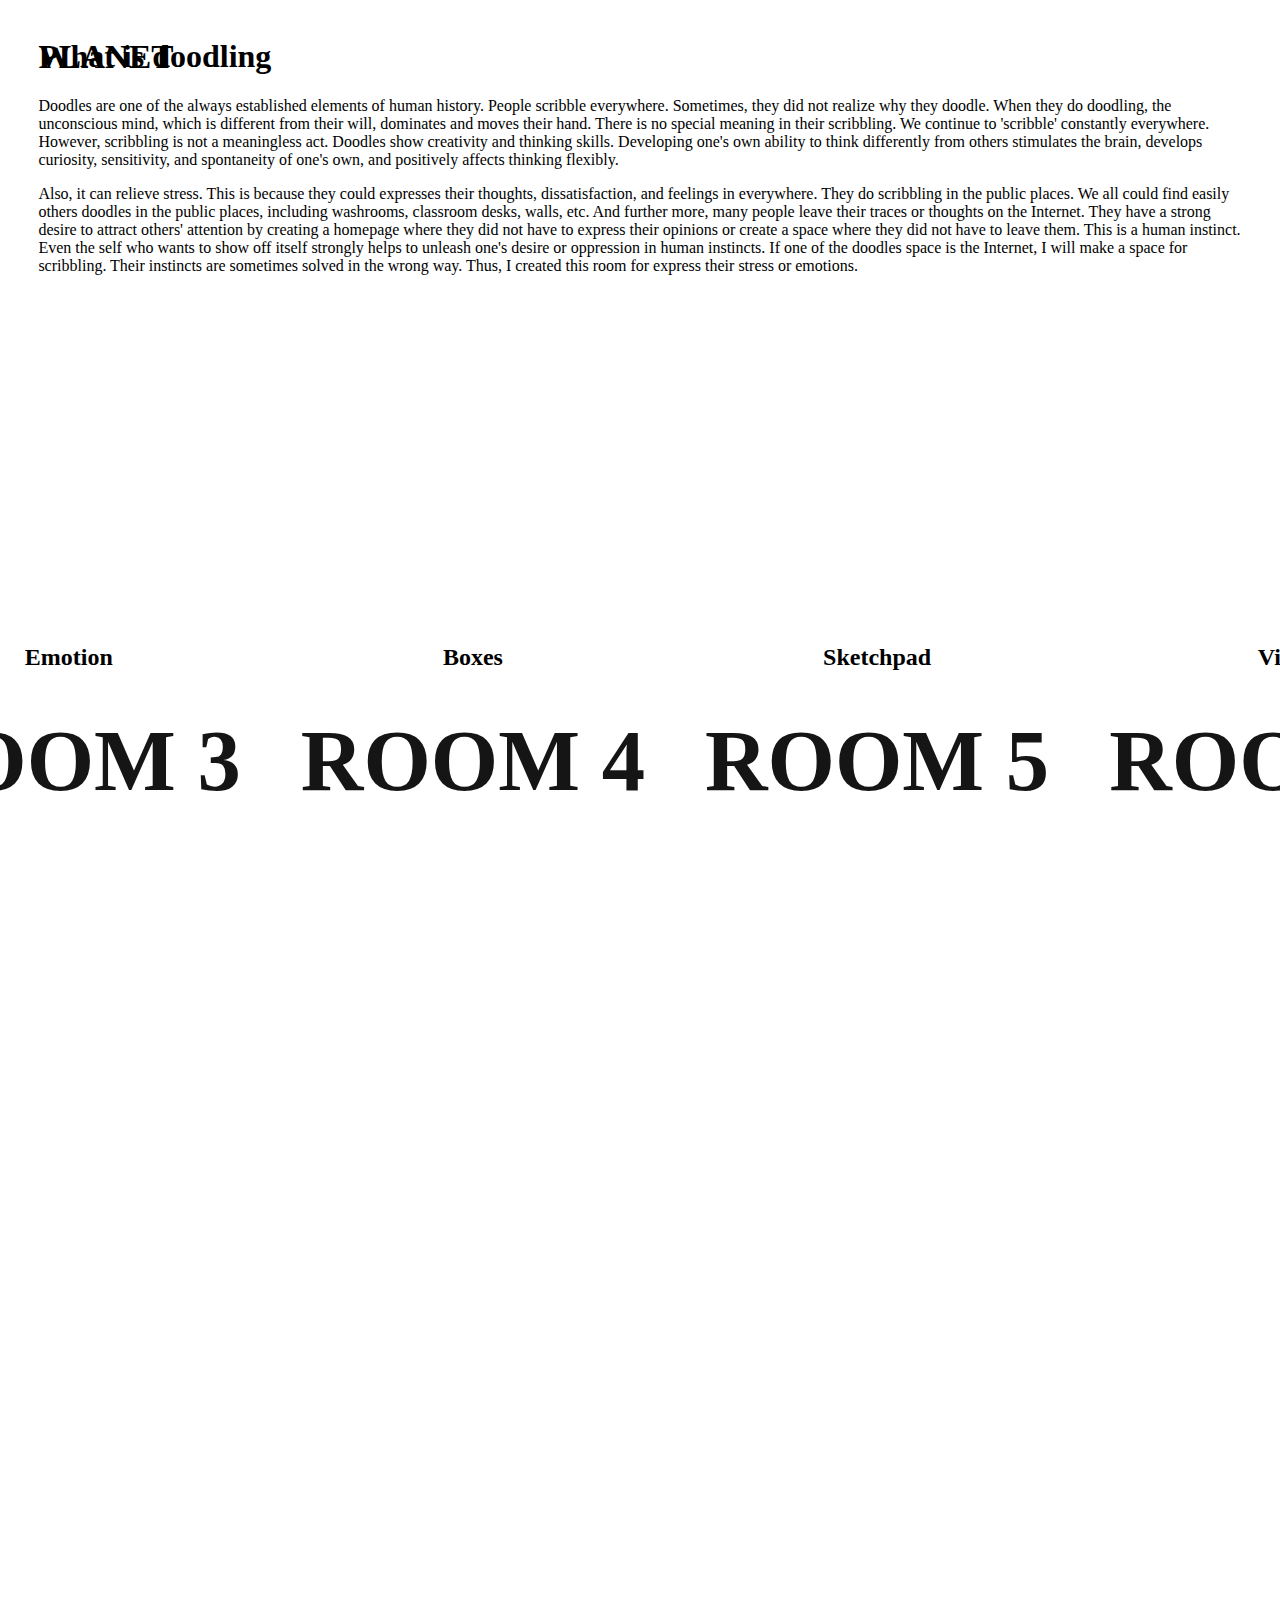
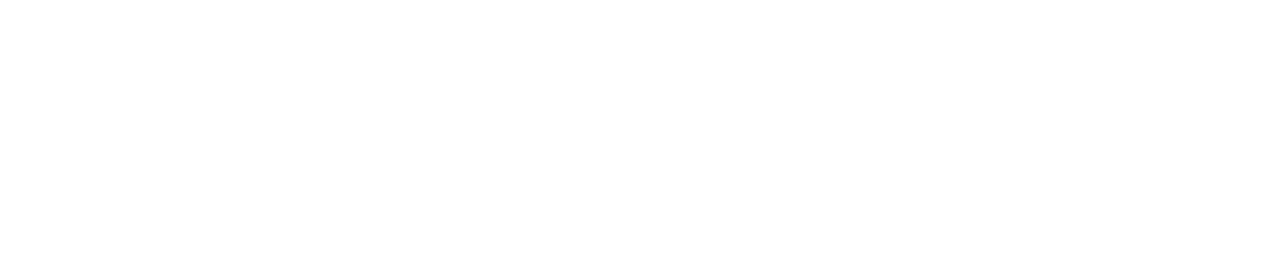
==== commit b5dc67b0: "Update index2.html" ====
--- a/index2.html
+++ b/index2.html
@@ -11,33 +11,31 @@
 
     <body>
 
-
 <!-- Logo'planet' -->
-     
           <div class="logo">
             <!-- <li><a class="nav-link" href="http://google.com">PLANET</a></li> -->
           <b><a href="index.html" target="_blank">PLANET</a></b>
-        </div>
+          </div>
 
 <!-- What is doodling -->
-<div class="doodle">
+<section class="doodle">
         <div class="doodle">
             <h1>What is doodling</h1>
             <p>
-                Doodles are one of the always established elements of human history. People scribble everywhere. Sometimes, they did not realize why they doodle. When they do doodling, 
+            Doodles are one of the always established elements of human history. People scribble everywhere. Sometimes, they did not realize why they doodle. When they do doodling, 
             the unconscious mind, which is different from their will, dominates and moves their hand. There is no special meaning in their scribbling. We continue to 'scribble' constantly everywhere.
                 
             However, scribbling is not a meaningless act. Doodles show creativity and thinking skills. Developing one's own ability to think differently from others stimulates 
             the brain, develops curiosity, sensitivity, and spontaneity of one's own, and positively affects thinking flexibly.
             </p>
             <p>
-                Also, it can relieve stress. This is because they could expresses their thoughts, dissatisfaction, and feelings in everywhere. They do scribbling in the public places. 
-                We all could find easily others doodles in the public places, including washrooms, classroom desks, walls, etc. 
-                And further more, many people leave their traces or thoughts on the Internet. They have a strong desire to attract others' attention by creating a homepage where they did not have to express their opinions or create a space where they did not have to leave them. This is a human instinct. Even the self who wants to show off itself strongly helps to unleash one's desire or oppression in human instincts. If one of the doodles space is the Internet, 
-          I will make a space for scribbling. Their instincts are sometimes solved in the wrong way. Thus, I created this room for express their stress or emotions.
+            Also, it can relieve stress. This is because they could expresses their thoughts, dissatisfaction, and feelings in everywhere. They do scribbling in the public places. 
+            We all could find easily others doodles in the public places, including washrooms, classroom desks, walls, etc. 
+            And further more, many people leave their traces or thoughts on the Internet. They have a strong desire to attract others' attention by creating a homepage where they did not have to express their opinions or create a space where they did not have to leave them. This is a human instinct. Even the self who wants to show off itself strongly helps to unleash one's desire or oppression in human instincts. If one of the doodles space is the Internet, 
+            I will make a space for scribbling. Their instincts are sometimes solved in the wrong way. Thus, I created this room for express their stress or emotions.
             </p>
         </div>
-    </div>
+    </section>
  
 
 <!-- ROOM -->
--- a/room2.css
+++ b/room2.css
@@ -3,7 +3,7 @@
 
 /* Background Drawing Setting */
 body{
-    background-image:url(room22.svg),none;
+    background-image:url(room2page.svg),none;
     background-size: 200pc;
     height: 200vh;
     width: 94%;
@@ -36,6 +36,7 @@
   color:rgb(255, 255, 255);
 }
 
+.what,
 .cloth,
 .expression,
 .sketchpad{
@@ -48,10 +49,23 @@
     justify-content: center;
 }
 
-
-.doodle p{
-  margin-left: 30px;
-  margin-right: 30px;
+.whatparagraph{
+  margin-left: 40px;
+  margin-top:600px;
+  margin-right: 50px;
+  font-size: 14pt;
+  display: flex;
+  font-weight:bold;
+  font-display:inherit;
+  letter-spacing: 0.5pt;
+  word-spacing: 1.5pt;
+  line-height: 1.5;
+  text-indent: 50px;
+  max-width: 860px;
+}
+.whatparagraph p{
+  margin-left: 40px;
+  margin-right: 70px;
   font-size: 12pt;
   display: flex;
   font-weight:bold;
@@ -59,11 +73,10 @@
   letter-spacing: 1pt;
   word-spacing: 1.5pt;
   line-height: 1.5;
-  max-width: 1060px;
-/*   justify-content:space-between; */
+  max-width: 860px;
+  justify-content:space-between;
 }
-
-.doodle {
+.paragraph {
   margin-left: 40px;
   margin-right: 20px;
   font-size: 12pt;
@@ -74,14 +87,14 @@
   word-spacing: 1.5pt;
   line-height: 1.5;
   max-width: 860px;
-/*   justify-content:space-between; */
+  justify-content:space-between;
 }
 
-.doodle h1{
+.what h1{
   font-size: 30pt;
-  margin-top: 2000px;
 }
 
+.what h2,
 .cloth h2,
 .expression h2,
 .sketchpad h2{
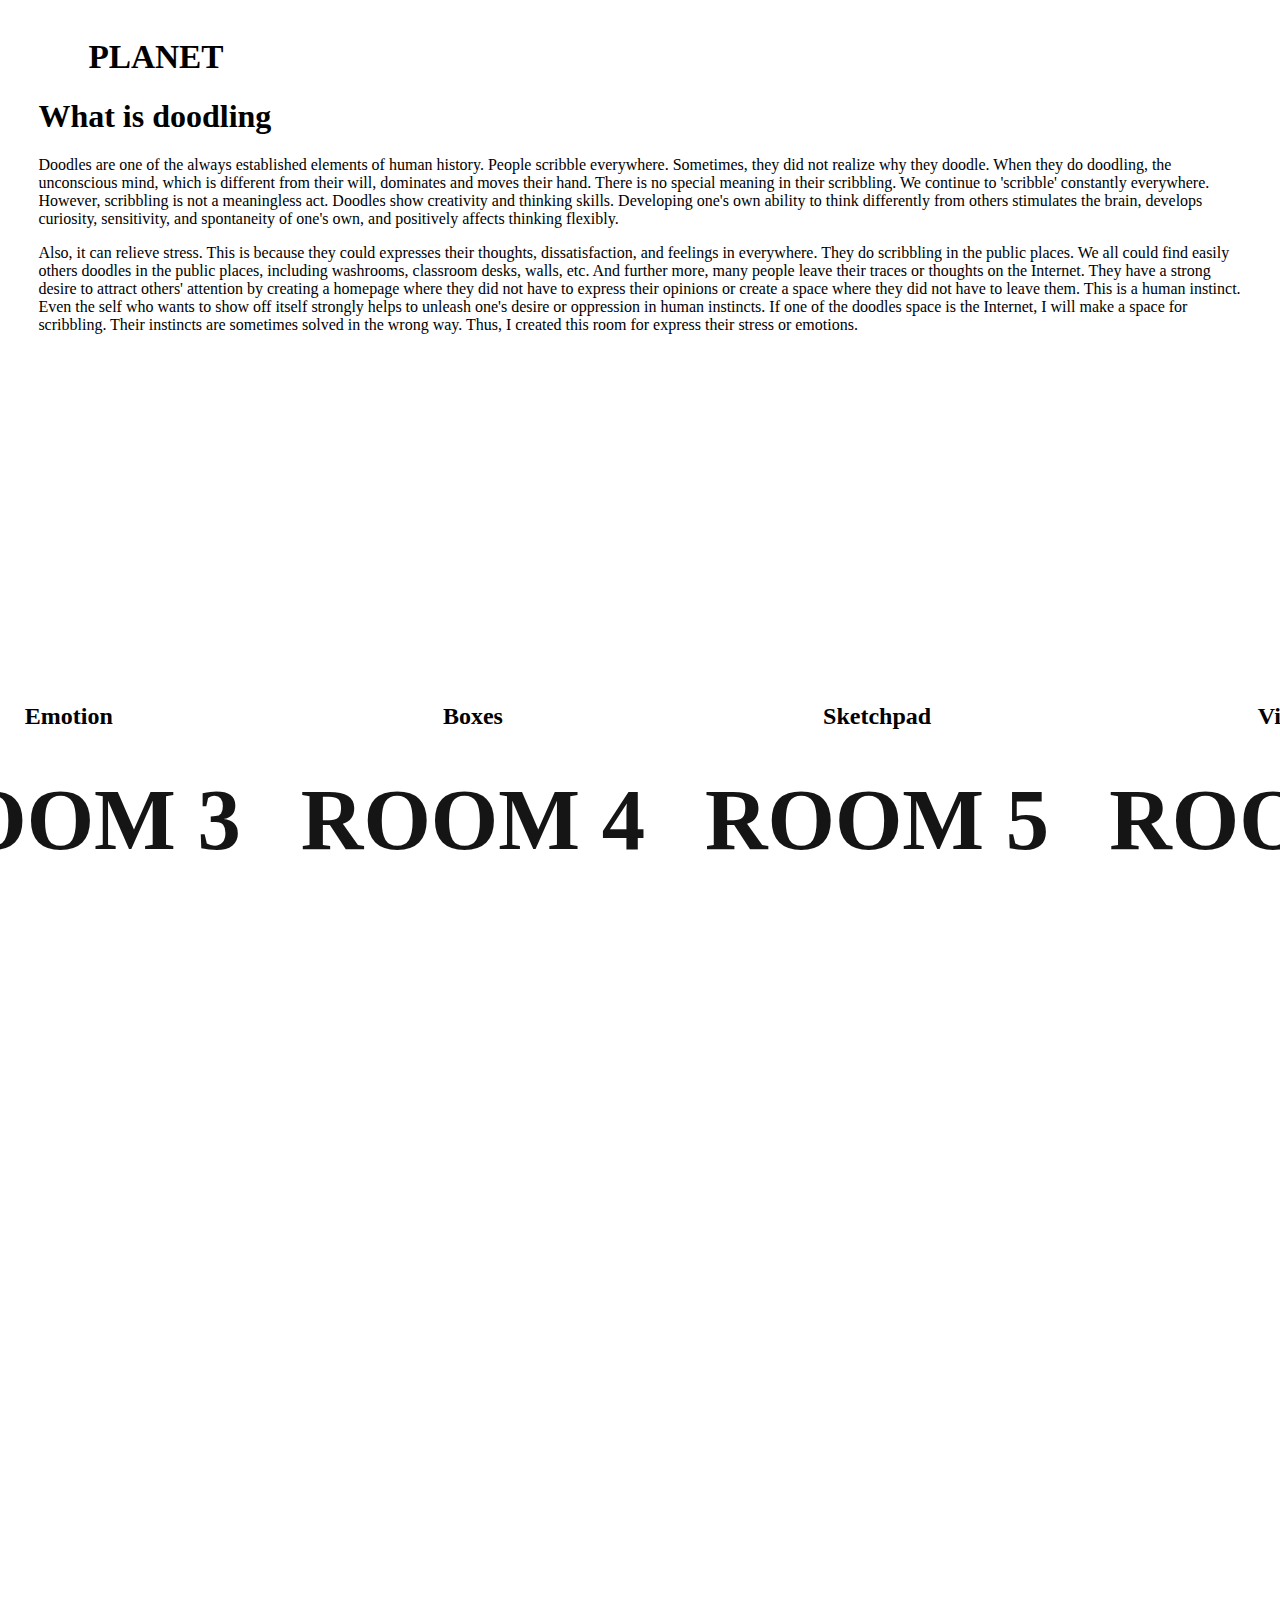
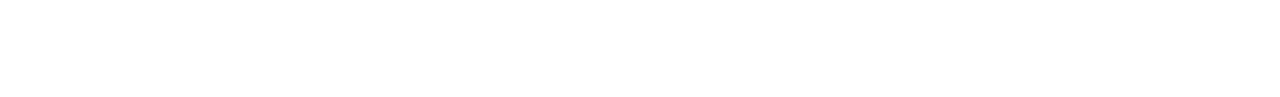
==== commit 51abcd34: "Update index2.html" ====
--- a/index2.html
+++ b/index2.html
@@ -46,9 +46,6 @@
       <div> <h2>Visit</h2><a class="example_d" href="index6.html" target="_blank" rel="nofollow noopener">Room 6</a></div>
     </section>
 
-  
-
-
     </body>
     <script src = "room2.js"></script>
     </html>
--- a/room2.css
+++ b/room2.css
@@ -5,20 +5,20 @@
 body{
     background-image:url(room2page.svg),none;
     background-size: 200pc;
-    height: 200vh;
+    height: 180vh;
     width: 94%;
     margin:3%;
 }
 
 .logo{
   font-size: 25pt;
-  position: absolute;
+/*   position: absolute; */
   color:rgb(255, 255, 255);
   margin-left: 50px;
-  white-space: nowrap;
-  list-style-type: none;
-  margin: 0;
-  padding: 0;
+/*   white-space: nowrap; */
+/*   list-style-type: none; */
+/*   margin: 0; */
+/*   padding: 0; */
 }
 
 a:link {
@@ -51,7 +51,7 @@
 
 .whatparagraph{
   margin-left: 40px;
-  margin-top:600px;
+/*   margin-top:600px; */
   margin-right: 50px;
   font-size: 14pt;
   display: flex;
@@ -127,7 +127,7 @@
     transition: all 0.3s ease 0s;
     margin-left: 20px;
 }
-
+/* 
 canvas{
   position:fixed;
   left: 50%;
@@ -135,7 +135,7 @@
   transform: translate(-50%, -50%);
   max-height: 100vh;
   max-width: 100vw;
-}
+} */
 
 /* SubPage_Doodling Room 2*/
 .intro h1{
@@ -143,7 +143,7 @@
     text-align: center;
     font-size: 80pt;
     margin-left: 30px;
-    margin-top: auto;
+/*     margin-top: auto; */
     font-family: Khula;
     text-transform: uppercase;
 }
